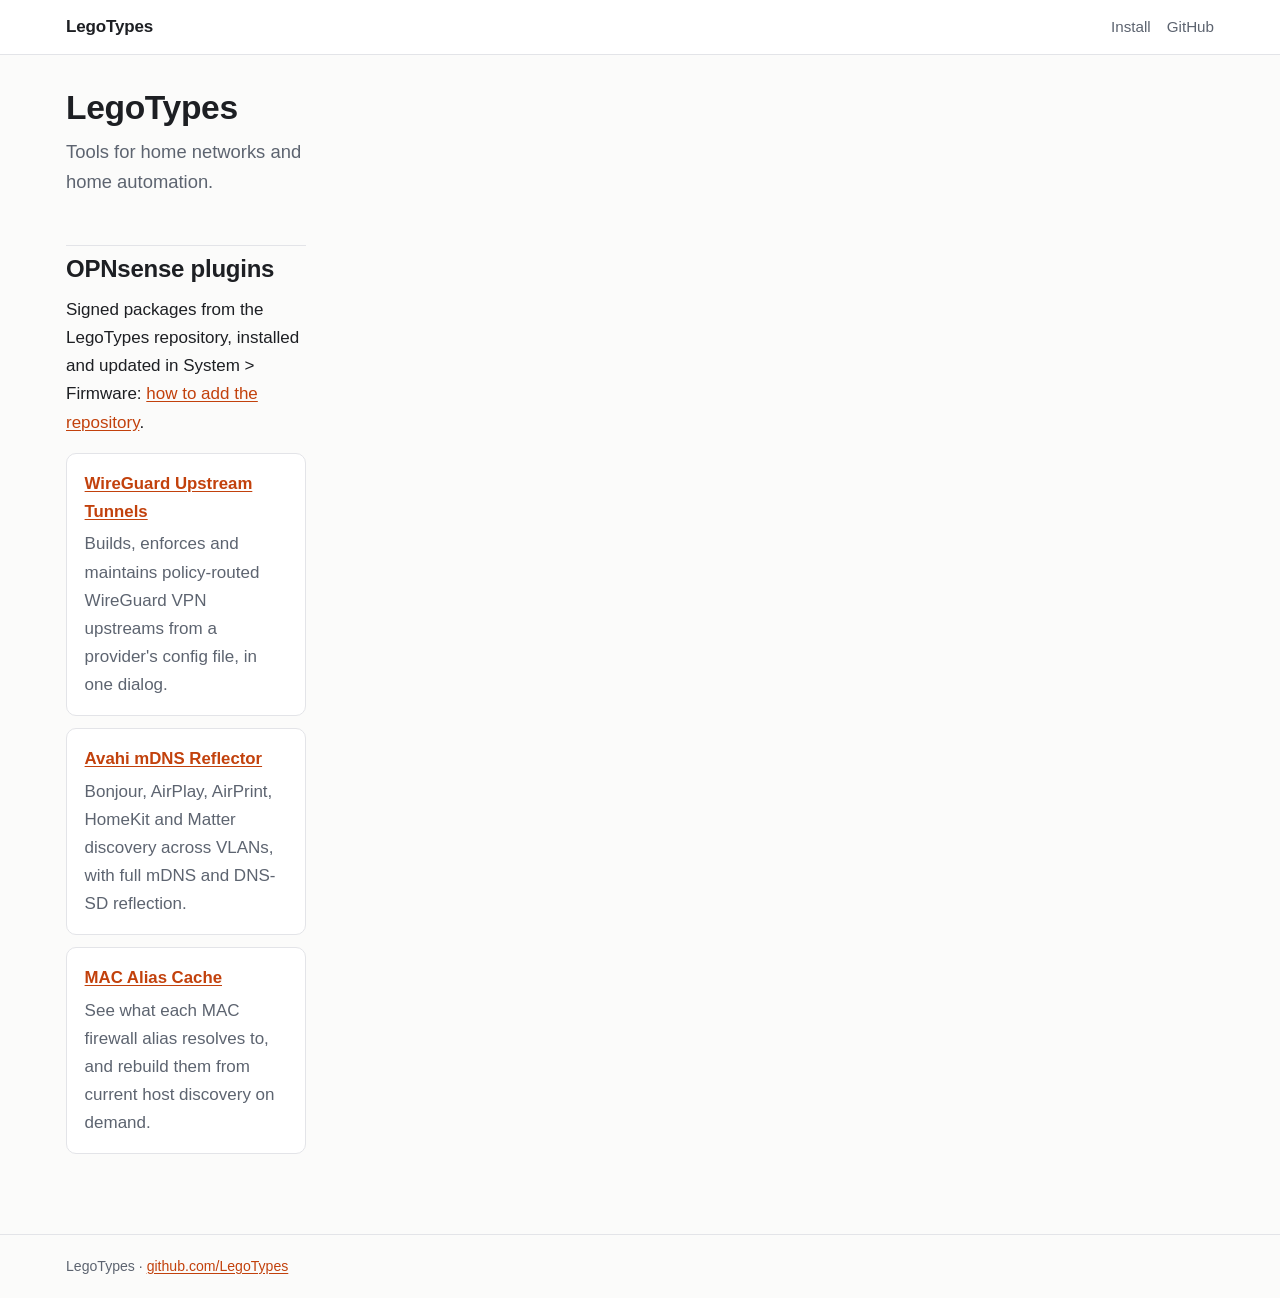
==== index.html @ ee32b368 "LegoTypes site: landing, install page, and pages for the three OPNsense plugins" ====
<!doctype html>
<html lang="en">
<head>
<meta charset="utf-8">
<meta name="viewport" content="width=device-width, initial-scale=1">
<title>LegoTypes</title>
<meta name="description" content="Open-source projects from LegoTypes.">
<link rel="stylesheet" href="assets/site.css">
</head>
<body>
<header class="site-header">
  <div class="inner">
    <a class="brand" href="./">LegoTypes</a>
    <nav><a href="install/">Install</a><a href="https://github.com/LegoTypes">GitHub</a></nav>
  </div>
</header>
<div class="page">
  <main class="content">
    <h1>LegoTypes</h1>
    <p class="lede">Tools for home networks and home automation.</p>
    <h2>OPNsense plugins</h2>
    <p>Signed packages from the LegoTypes repository, installed and updated in System &gt; Firmware: <a href="install/">how to add the repository</a>.</p>
    <ul class="projects">
      <li>
        <a href="wg-upstream-tunnels/">WireGuard Upstream Tunnels</a>
        <p>Builds, enforces and maintains policy-routed WireGuard VPN upstreams from a provider's config file, in one dialog.</p>
      </li>
      <li>
        <a href="avahi-reflector/">Avahi mDNS Reflector</a>
        <p>Bonjour, AirPlay, AirPrint, HomeKit and Matter discovery across VLANs, with full mDNS and DNS-SD reflection.</p>
      </li>
      <li>
        <a href="mac-alias-cache/">MAC Alias Cache</a>
        <p>See what each MAC firewall alias resolves to, and rebuild them from current host discovery on demand.</p>
      </li>
    </ul>
  </main>
</div>
<footer class="site-footer">
  <div class="inner">LegoTypes · <a href="https://github.com/LegoTypes">github.com/LegoTypes</a></div>
</footer>
</body>
</html>
---- assets/site.css ----
/* LegoTypes site: one stylesheet, light and dark */
:root {
  --bg: #fbfbfa;
  --surface: #ffffff;
  --text: #1d1f23;
  --muted: #5d6470;
  --border: #e3e4e8;
  --accent: #c2410c;
  --accent-soft: #fff1e8;
  --code-bg: #f2f3f5;
  --ok: #15803d;
  --warn: #b45309;
  --bad: #b91c1c;
  --max: 860px;
}
@media (prefers-color-scheme: dark) {
  :root:not([data-theme="light"]) {
    --bg: #111317;
    --surface: #181b20;
    --text: #e6e8eb;
    --muted: #9aa2ad;
    --border: #2a2f37;
    --accent: #f08a4b;
    --accent-soft: #2a1d15;
    --code-bg: #1f2329;
    --ok: #4ade80;
    --warn: #fbbf24;
    --bad: #f87171;
  }
}
:root[data-theme="dark"] {
  --bg: #111317;
  --surface: #181b20;
  --text: #e6e8eb;
  --muted: #9aa2ad;
  --border: #2a2f37;
  --accent: #f08a4b;
  --accent-soft: #2a1d15;
  --code-bg: #1f2329;
  --ok: #4ade80;
  --warn: #fbbf24;
  --bad: #f87171;
}

* { box-sizing: border-box; }
html { scroll-behavior: smooth; scroll-padding-top: 1rem; }
body {
  margin: 0;
  background: var(--bg);
  color: var(--text);
  font: 17px/1.65 -apple-system, BlinkMacSystemFont, "Segoe UI", Roboto, "Helvetica Neue", Arial, sans-serif;
  -webkit-text-size-adjust: 100%;
}
a { color: var(--accent); text-underline-offset: 2px; }
a:hover { text-decoration-thickness: 2px; }
h1, h2, h3 { line-height: 1.25; letter-spacing: -0.01em; }
h1 { font-size: 2.1rem; margin: 0 0 0.5rem; }
h2 { font-size: 1.5rem; margin: 3rem 0 0.75rem; padding-top: 0.5rem; border-top: 1px solid var(--border); }
h3 { font-size: 1.15rem; margin: 2rem 0 0.5rem; }
p, ul, ol { margin: 0 0 1rem; }
li { margin: 0.25rem 0; }
code, pre, kbd { font-family: ui-monospace, SFMono-Regular, Menlo, Consolas, monospace; font-size: 0.88em; }
code { background: var(--code-bg); padding: 0.1em 0.35em; border-radius: 4px; }
pre { background: var(--code-bg); padding: 0.9rem 1rem; border-radius: 8px; overflow-x: auto; line-height: 1.5; }
pre code { background: none; padding: 0; }
table { width: 100%; border-collapse: collapse; margin: 0 0 1.25rem; font-size: 0.93rem; }
th, td { text-align: left; vertical-align: top; padding: 0.5rem 0.6rem; border-bottom: 1px solid var(--border); }
th { font-weight: 600; background: var(--surface); }
.table-wrap { overflow-x: auto; margin: 0 0 1.25rem; }
.table-wrap table { margin: 0; min-width: 560px; }

/* layout */
.site-header { border-bottom: 1px solid var(--border); background: var(--surface); }
.site-header .inner { max-width: 1180px; margin: 0 auto; padding: 0.8rem 16px; display: flex; gap: 1rem; align-items: center; justify-content: space-between; }
.brand { font-weight: 700; color: var(--text); text-decoration: none; letter-spacing: -0.01em; }
.site-header nav a { color: var(--muted); text-decoration: none; margin-left: 1rem; font-size: 0.95rem; }
.site-header nav a:hover { color: var(--text); }
.page { max-width: 1180px; margin: 0 auto; padding: 2rem 16px 4rem; display: grid; grid-template-columns: minmax(0, 1fr); gap: 2.5rem; }
.content { max-width: var(--max); min-width: 0; }
.toc { display: none; }
@media (min-width: 1040px) {
  .page { grid-template-columns: 240px minmax(0, 1fr); }
  .toc { display: block; position: sticky; top: 1.5rem; align-self: start; max-height: calc(100vh - 3rem); overflow-y: auto; font-size: 0.9rem; }
}
.toc h4 { margin: 0 0 0.5rem; font-size: 0.8rem; text-transform: uppercase; letter-spacing: 0.06em; color: var(--muted); }
.toc ol { list-style: none; padding: 0; margin: 0; }
.toc li { margin: 0; }
.toc a { display: block; padding: 0.3rem 0.6rem; color: var(--muted); text-decoration: none; border-left: 2px solid var(--border); }
.toc a:hover { color: var(--text); border-left-color: var(--accent); }
.site-footer { border-top: 1px solid var(--border); color: var(--muted); font-size: 0.88rem; }
.site-footer .inner { max-width: 1180px; margin: 0 auto; padding: 1.25rem 16px; }

/* components */
.lede { font-size: 1.15rem; color: var(--muted); margin-bottom: 1.5rem; }
.eyebrow { font-size: 0.8rem; text-transform: uppercase; letter-spacing: 0.08em; color: var(--accent); font-weight: 600; margin-bottom: 0.4rem; }
.stats { display: grid; grid-template-columns: repeat(auto-fit, minmax(170px, 1fr)); gap: 0.75rem; margin: 1.5rem 0 2rem; }
.stat { background: var(--surface); border: 1px solid var(--border); border-radius: 10px; padding: 0.9rem 1rem; }
.stat .big { font-size: 1.6rem; font-weight: 700; color: var(--accent); line-height: 1.1; }
.stat .what { font-size: 0.9rem; color: var(--muted); margin-top: 0.3rem; }
.callout { background: var(--accent-soft); border-left: 3px solid var(--accent); padding: 0.8rem 1rem; border-radius: 0 8px 8px 0; margin: 0 0 1.25rem; }
.callout p:last-child { margin-bottom: 0; }
.cards { display: grid; grid-template-columns: repeat(auto-fit, minmax(230px, 1fr)); gap: 0.75rem; margin: 0 0 1.5rem; }
.card { background: var(--surface); border: 1px solid var(--border); border-radius: 10px; padding: 0.9rem 1rem; }
.card h3 { margin: 0 0 0.35rem; font-size: 1rem; }
.card p { margin: 0; font-size: 0.93rem; color: var(--muted); }
.steps { counter-reset: step; list-style: none; padding: 0; }
.steps li { counter-increment: step; position: relative; padding-left: 2.2rem; margin: 0.45rem 0; }
.steps li::before { content: counter(step); position: absolute; left: 0; top: 0.1rem; width: 1.5rem; height: 1.5rem; border-radius: 50%; background: var(--code-bg); color: var(--muted); font-size: 0.8rem; font-weight: 600; display: flex; align-items: center; justify-content: center; }
.trap { color: var(--bad); font-weight: 600; }
.yes { color: var(--ok); font-weight: 600; }
.tag { display: inline-block; font-size: 0.75rem; font-weight: 600; padding: 0.05rem 0.45rem; border-radius: 999px; border: 1px solid var(--border); color: var(--muted); white-space: nowrap; }
.tag.block { color: var(--bad); border-color: var(--bad); }
.compare td:nth-child(2) { color: var(--muted); }
.compare td:nth-child(3) { font-weight: 600; }
.projects { list-style: none; padding: 0; }
.projects li { background: var(--surface); border: 1px solid var(--border); border-radius: 10px; padding: 1rem 1.1rem; margin: 0 0 0.75rem; }
.projects a { font-weight: 600; font-size: 1.05rem; }
.projects p { margin: 0.3rem 0 0; color: var(--muted); }
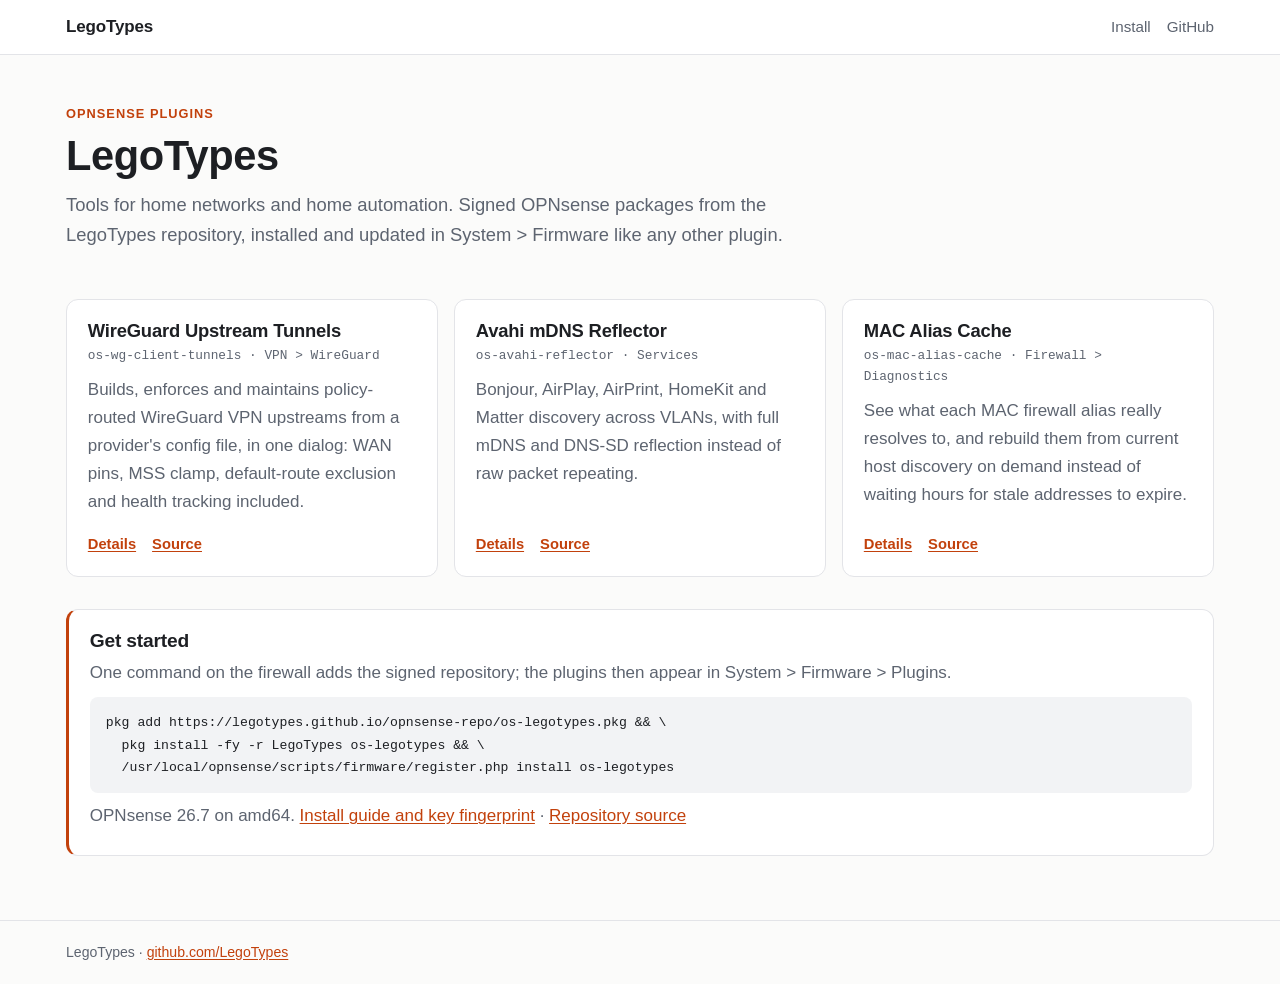
==== commit 35fff5cf: "LegoTypes site: landing as a full-width card grid with a get-started panel; the sidebar layout only " ====
--- a/index.html
+++ b/index.html
@@ -4,7 +4,7 @@
 <meta charset="utf-8">
 <meta name="viewport" content="width=device-width, initial-scale=1">
 <title>LegoTypes</title>
-<meta name="description" content="Open-source projects from LegoTypes.">
+<meta name="description" content="Open-source OPNsense plugins from LegoTypes: WireGuard upstream tunnels, Avahi mDNS reflector, MAC alias cache.">
 <link rel="stylesheet" href="assets/site.css">
 </head>
 <body>
@@ -15,25 +15,42 @@
   </div>
 </header>
 <div class="page">
-  <main class="content">
-    <h1>LegoTypes</h1>
-    <p class="lede">Tools for home networks and home automation.</p>
-    <h2>OPNsense plugins</h2>
-    <p>Signed packages from the LegoTypes repository, installed and updated in System &gt; Firmware: <a href="install/">how to add the repository</a>.</p>
+  <main class="content wide">
+    <section class="hero">
+      <div class="eyebrow">OPNsense plugins</div>
+      <h1>LegoTypes</h1>
+      <p class="lede">Tools for home networks and home automation. Signed OPNsense packages from the LegoTypes repository, installed and updated in System &gt; Firmware like any other plugin.</p>
+    </section>
+
     <ul class="projects">
       <li>
-        <a href="wg-upstream-tunnels/">WireGuard Upstream Tunnels</a>
-        <p>Builds, enforces and maintains policy-routed WireGuard VPN upstreams from a provider's config file, in one dialog.</p>
+        <h3><a href="wg-upstream-tunnels/">WireGuard Upstream Tunnels</a></h3>
+        <div class="pkg">os-wg-client-tunnels · VPN &gt; WireGuard</div>
+        <p>Builds, enforces and maintains policy-routed WireGuard VPN upstreams from a provider's config file, in one dialog: WAN pins, MSS clamp, default-route exclusion and health tracking included.</p>
+        <div class="links"><a href="wg-upstream-tunnels/">Details</a><a href="https://github.com/LegoTypes/plugins/tree/add-wg-ipv6-gateway/net/wg-client-tunnels">Source</a></div>
       </li>
       <li>
-        <a href="avahi-reflector/">Avahi mDNS Reflector</a>
-        <p>Bonjour, AirPlay, AirPrint, HomeKit and Matter discovery across VLANs, with full mDNS and DNS-SD reflection.</p>
+        <h3><a href="avahi-reflector/">Avahi mDNS Reflector</a></h3>
+        <div class="pkg">os-avahi-reflector · Services</div>
+        <p>Bonjour, AirPlay, AirPrint, HomeKit and Matter discovery across VLANs, with full mDNS and DNS-SD reflection instead of raw packet repeating.</p>
+        <div class="links"><a href="avahi-reflector/">Details</a><a href="https://github.com/LegoTypes/plugins/tree/add-avahi-reflector/net/avahi-reflector">Source</a></div>
       </li>
       <li>
-        <a href="mac-alias-cache/">MAC Alias Cache</a>
-        <p>See what each MAC firewall alias resolves to, and rebuild them from current host discovery on demand.</p>
+        <h3><a href="mac-alias-cache/">MAC Alias Cache</a></h3>
+        <div class="pkg">os-mac-alias-cache · Firewall &gt; Diagnostics</div>
+        <p>See what each MAC firewall alias really resolves to, and rebuild them from current host discovery on demand instead of waiting hours for stale addresses to expire.</p>
+        <div class="links"><a href="mac-alias-cache/">Details</a><a href="https://github.com/LegoTypes/plugins/tree/add-mac-alias-cache/net/mac-alias-cache">Source</a></div>
       </li>
     </ul>
+
+    <section class="get-started">
+      <h2>Get started</h2>
+      <p>One command on the firewall adds the signed repository; the plugins then appear in System &gt; Firmware &gt; Plugins.</p>
+<pre><code>pkg add https://legotypes.github.io/opnsense-repo/os-legotypes.pkg &amp;&amp; \
+  pkg install -fy -r LegoTypes os-legotypes &amp;&amp; \
+  /usr/local/opnsense/scripts/firmware/register.php install os-legotypes</code></pre>
+      <p>OPNsense 26.7 on amd64. <a href="install/">Install guide and key fingerprint</a> · <a href="https://github.com/LegoTypes/opnsense-repo">Repository source</a></p>
+    </section>
   </main>
 </div>
 <footer class="site-footer">
--- a/assets/site.css
+++ b/assets/site.css
@@ -79,7 +79,8 @@
 .content { max-width: var(--max); min-width: 0; }
 .toc { display: none; }
 @media (min-width: 1040px) {
-  .page { grid-template-columns: 240px minmax(0, 1fr); }
+  /* the two-column layout is only for pages with a contents sidebar */
+  .page.with-toc { grid-template-columns: 240px minmax(0, 1fr); }
   .toc { display: block; position: sticky; top: 1.5rem; align-self: start; max-height: calc(100vh - 3rem); overflow-y: auto; font-size: 0.9rem; }
 }
 .toc h4 { margin: 0 0 0.5rem; font-size: 0.8rem; text-transform: uppercase; letter-spacing: 0.06em; color: var(--muted); }
@@ -112,7 +113,22 @@
 .tag.block { color: var(--bad); border-color: var(--bad); }
 .compare td:nth-child(2) { color: var(--muted); }
 .compare td:nth-child(3) { font-weight: 600; }
-.projects { list-style: none; padding: 0; }
-.projects li { background: var(--surface); border: 1px solid var(--border); border-radius: 10px; padding: 1rem 1.1rem; margin: 0 0 0.75rem; }
-.projects a { font-weight: 600; font-size: 1.05rem; }
-.projects p { margin: 0.3rem 0 0; color: var(--muted); }
+/* landing */
+.content.wide { max-width: none; }
+.hero { padding: 1rem 0 0.5rem; }
+.hero h1 { font-size: 2.6rem; }
+.hero .lede { max-width: 46rem; }
+.projects { list-style: none; padding: 0; margin: 1rem 0 2rem; display: grid; grid-template-columns: repeat(auto-fit, minmax(280px, 1fr)); gap: 1rem; }
+.projects li { background: var(--surface); border: 1px solid var(--border); border-radius: 12px; padding: 1.2rem 1.3rem; margin: 0; display: flex; flex-direction: column; }
+.projects li:hover { border-color: var(--accent); }
+.projects h3 { margin: 0 0 0.2rem; font-size: 1.15rem; }
+.projects h3 a { text-decoration: none; color: var(--text); }
+.projects h3 a:hover { color: var(--accent); }
+.projects .pkg { font-family: ui-monospace, SFMono-Regular, Menlo, Consolas, monospace; font-size: 0.8rem; color: var(--muted); margin-bottom: 0.6rem; }
+.projects p { margin: 0 0 1rem; color: var(--muted); flex: 1; }
+.projects .links { display: flex; gap: 1rem; font-size: 0.92rem; flex-wrap: wrap; }
+.projects .links a { font-weight: 600; }
+.get-started { background: var(--surface); border: 1px solid var(--border); border-left: 3px solid var(--accent); border-radius: 12px; padding: 1.2rem 1.3rem; }
+.get-started h2 { margin: 0 0 0.4rem; padding: 0; border: 0; font-size: 1.2rem; }
+.get-started pre { margin: 0.6rem 0; }
+.get-started p { margin: 0.3rem 0; color: var(--muted); }
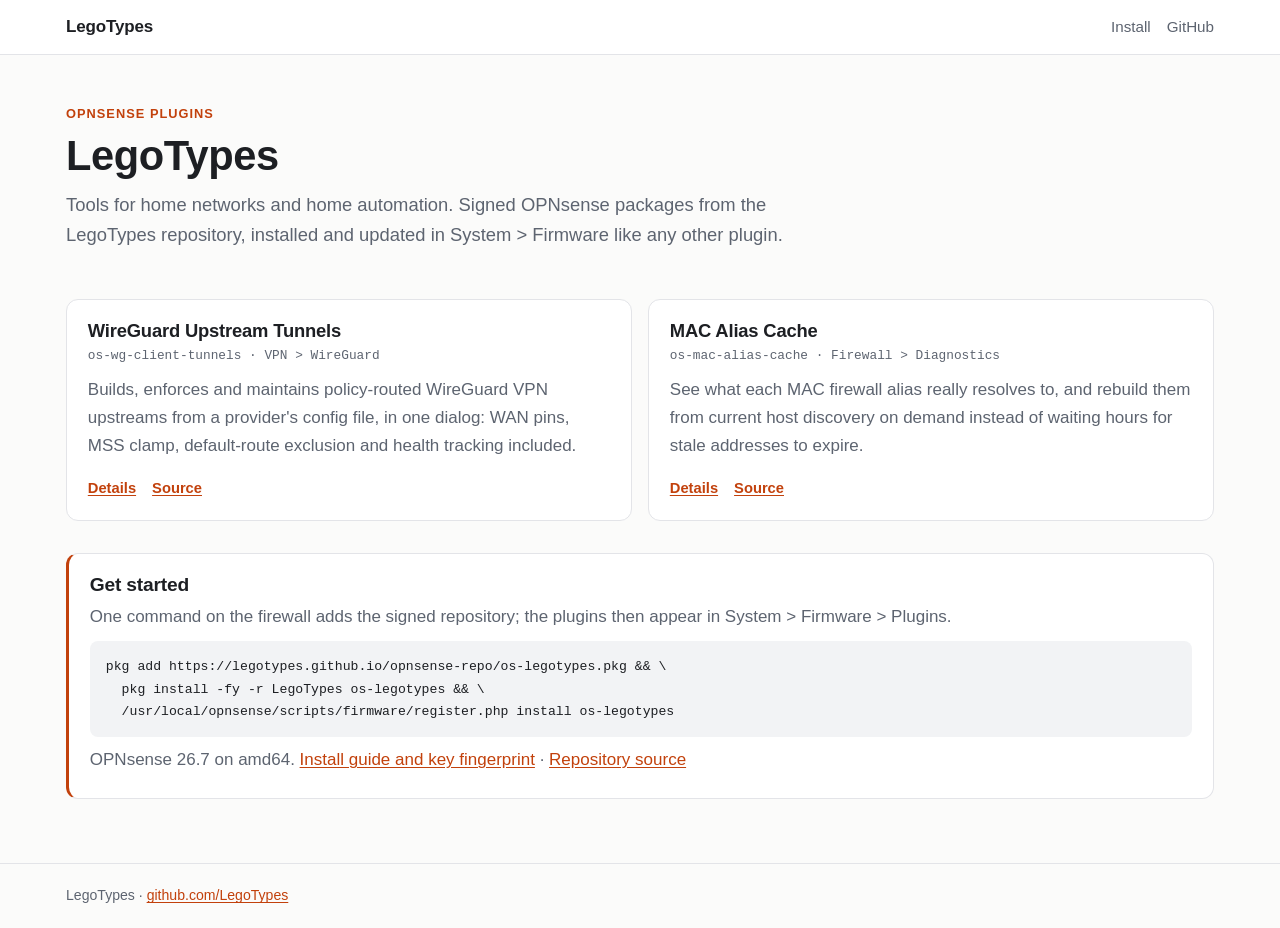
==== commit 22bbaef2: "Retire the Avahi reflector page: net/netflector is being adopted upstream; the landing and install p" ====
--- a/index.html
+++ b/index.html
@@ -4,7 +4,7 @@
 <meta charset="utf-8">
 <meta name="viewport" content="width=device-width, initial-scale=1">
 <title>LegoTypes</title>
-<meta name="description" content="Open-source OPNsense plugins from LegoTypes: WireGuard upstream tunnels, Avahi mDNS reflector, MAC alias cache.">
+<meta name="description" content="Open-source OPNsense plugins from LegoTypes: WireGuard upstream tunnels and a MAC alias cache.">
 <link rel="stylesheet" href="assets/site.css">
 </head>
 <body>
@@ -30,12 +30,6 @@
         <div class="links"><a href="wg-upstream-tunnels/">Details</a><a href="https://github.com/LegoTypes/plugins/tree/add-wg-ipv6-gateway/net/wg-client-tunnels">Source</a></div>
       </li>
       <li>
-        <h3><a href="avahi-reflector/">Avahi mDNS Reflector</a></h3>
-        <div class="pkg">os-avahi-reflector · Services</div>
-        <p>Bonjour, AirPlay, AirPrint, HomeKit and Matter discovery across VLANs, with full mDNS and DNS-SD reflection instead of raw packet repeating.</p>
-        <div class="links"><a href="avahi-reflector/">Details</a><a href="https://github.com/LegoTypes/plugins/tree/add-avahi-reflector/net/avahi-reflector">Source</a></div>
-      </li>
-      <li>
         <h3><a href="mac-alias-cache/">MAC Alias Cache</a></h3>
         <div class="pkg">os-mac-alias-cache · Firewall &gt; Diagnostics</div>
         <p>See what each MAC firewall alias really resolves to, and rebuild them from current host discovery on demand instead of waiting hours for stale addresses to expire.</p>
--- a/assets/site.css
+++ b/assets/site.css
@@ -93,6 +93,9 @@
 
 /* components */
 .lede { font-size: 1.15rem; color: var(--muted); margin-bottom: 1.5rem; }
+.back { margin: 0 0 1rem; font-size: 0.92rem; }
+.back a { text-decoration: none; font-weight: 600; }
+.back a:hover { text-decoration: underline; }
 .eyebrow { font-size: 0.8rem; text-transform: uppercase; letter-spacing: 0.08em; color: var(--accent); font-weight: 600; margin-bottom: 0.4rem; }
 .stats { display: grid; grid-template-columns: repeat(auto-fit, minmax(170px, 1fr)); gap: 0.75rem; margin: 1.5rem 0 2rem; }
 .stat { background: var(--surface); border: 1px solid var(--border); border-radius: 10px; padding: 0.9rem 1rem; }
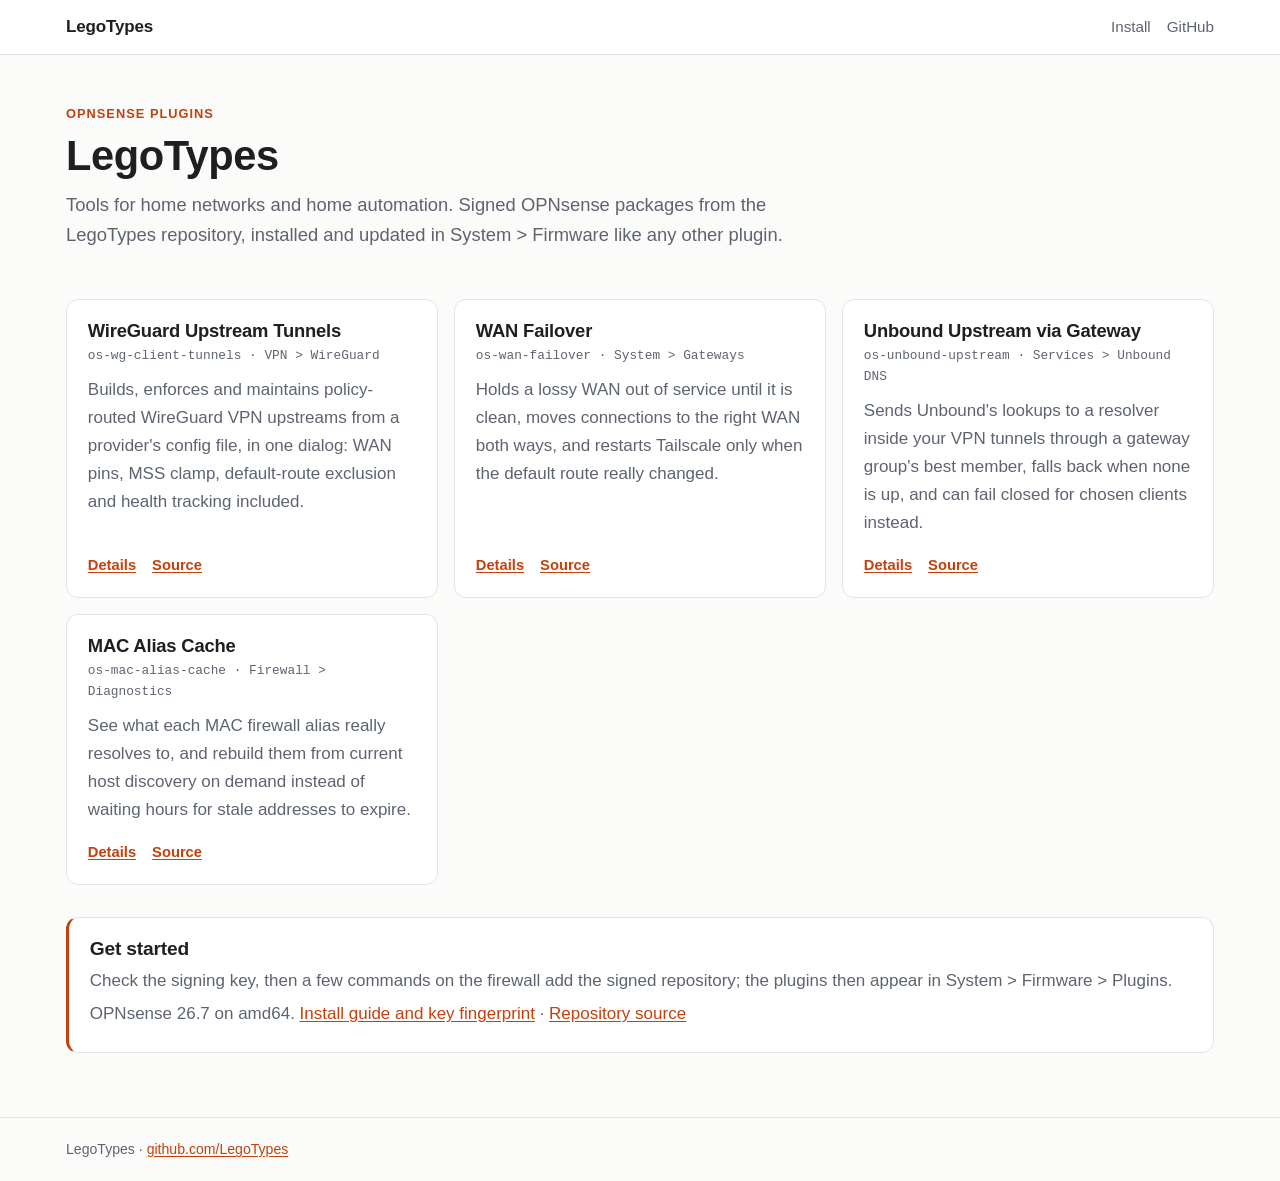
==== commit 03a0f45f: "WAN Failover and Unbound Upstream via Gateway pages; landing cards and install list for all four plu" ====
--- a/index.html
+++ b/index.html
@@ -4,7 +4,7 @@
 <meta charset="utf-8">
 <meta name="viewport" content="width=device-width, initial-scale=1">
 <title>LegoTypes</title>
-<meta name="description" content="Open-source OPNsense plugins from LegoTypes: WireGuard upstream tunnels and a MAC alias cache.">
+<meta name="description" content="Open-source OPNsense plugins from LegoTypes: WireGuard upstream tunnels, WAN failover, Unbound upstream via a gateway group, and a MAC alias cache.">
 <link rel="stylesheet" href="assets/site.css">
 </head>
 <body>
@@ -27,22 +27,31 @@
         <h3><a href="wg-upstream-tunnels/">WireGuard Upstream Tunnels</a></h3>
         <div class="pkg">os-wg-client-tunnels · VPN &gt; WireGuard</div>
         <p>Builds, enforces and maintains policy-routed WireGuard VPN upstreams from a provider's config file, in one dialog: WAN pins, MSS clamp, default-route exclusion and health tracking included.</p>
-        <div class="links"><a href="wg-upstream-tunnels/">Details</a><a href="https://github.com/LegoTypes/plugins/tree/add-wg-ipv6-gateway/net/wg-client-tunnels">Source</a></div>
+        <div class="links"><a href="wg-upstream-tunnels/">Details</a><a href="https://github.com/LegoTypes/plugins/tree/main/net/wg-client-tunnels">Source</a></div>
+      </li>
+      <li>
+        <h3><a href="wan-failover/">WAN Failover</a></h3>
+        <div class="pkg">os-wan-failover · System &gt; Gateways</div>
+        <p>Holds a lossy WAN out of service until it is clean, moves connections to the right WAN both ways, and restarts Tailscale only when the default route really changed.</p>
+        <div class="links"><a href="wan-failover/">Details</a><a href="https://github.com/LegoTypes/plugins/tree/main/net/wan-failover">Source</a></div>
+      </li>
+      <li>
+        <h3><a href="unbound-upstream/">Unbound Upstream via Gateway</a></h3>
+        <div class="pkg">os-unbound-upstream · Services &gt; Unbound DNS</div>
+        <p>Sends Unbound's lookups to a resolver inside your VPN tunnels through a gateway group's best member, falls back when none is up, and can fail closed for chosen clients instead.</p>
+        <div class="links"><a href="unbound-upstream/">Details</a><a href="https://github.com/LegoTypes/plugins/tree/main/dns/unbound-upstream">Source</a></div>
       </li>
       <li>
         <h3><a href="mac-alias-cache/">MAC Alias Cache</a></h3>
         <div class="pkg">os-mac-alias-cache · Firewall &gt; Diagnostics</div>
         <p>See what each MAC firewall alias really resolves to, and rebuild them from current host discovery on demand instead of waiting hours for stale addresses to expire.</p>
-        <div class="links"><a href="mac-alias-cache/">Details</a><a href="https://github.com/LegoTypes/plugins/tree/add-mac-alias-cache/net/mac-alias-cache">Source</a></div>
+        <div class="links"><a href="mac-alias-cache/">Details</a><a href="https://github.com/LegoTypes/plugins/tree/main/net/mac-alias-cache">Source</a></div>
       </li>
     </ul>
 
     <section class="get-started">
       <h2>Get started</h2>
-      <p>One command on the firewall adds the signed repository; the plugins then appear in System &gt; Firmware &gt; Plugins.</p>
-<pre><code>pkg add https://legotypes.github.io/opnsense-repo/os-legotypes.pkg &amp;&amp; \
-  pkg install -fy -r LegoTypes os-legotypes &amp;&amp; \
-  /usr/local/opnsense/scripts/firmware/register.php install os-legotypes</code></pre>
+      <p>Check the signing key, then a few commands on the firewall add the signed repository; the plugins then appear in System &gt; Firmware &gt; Plugins.</p>
       <p>OPNsense 26.7 on amd64. <a href="install/">Install guide and key fingerprint</a> · <a href="https://github.com/LegoTypes/opnsense-repo">Repository source</a></p>
     </section>
   </main>
